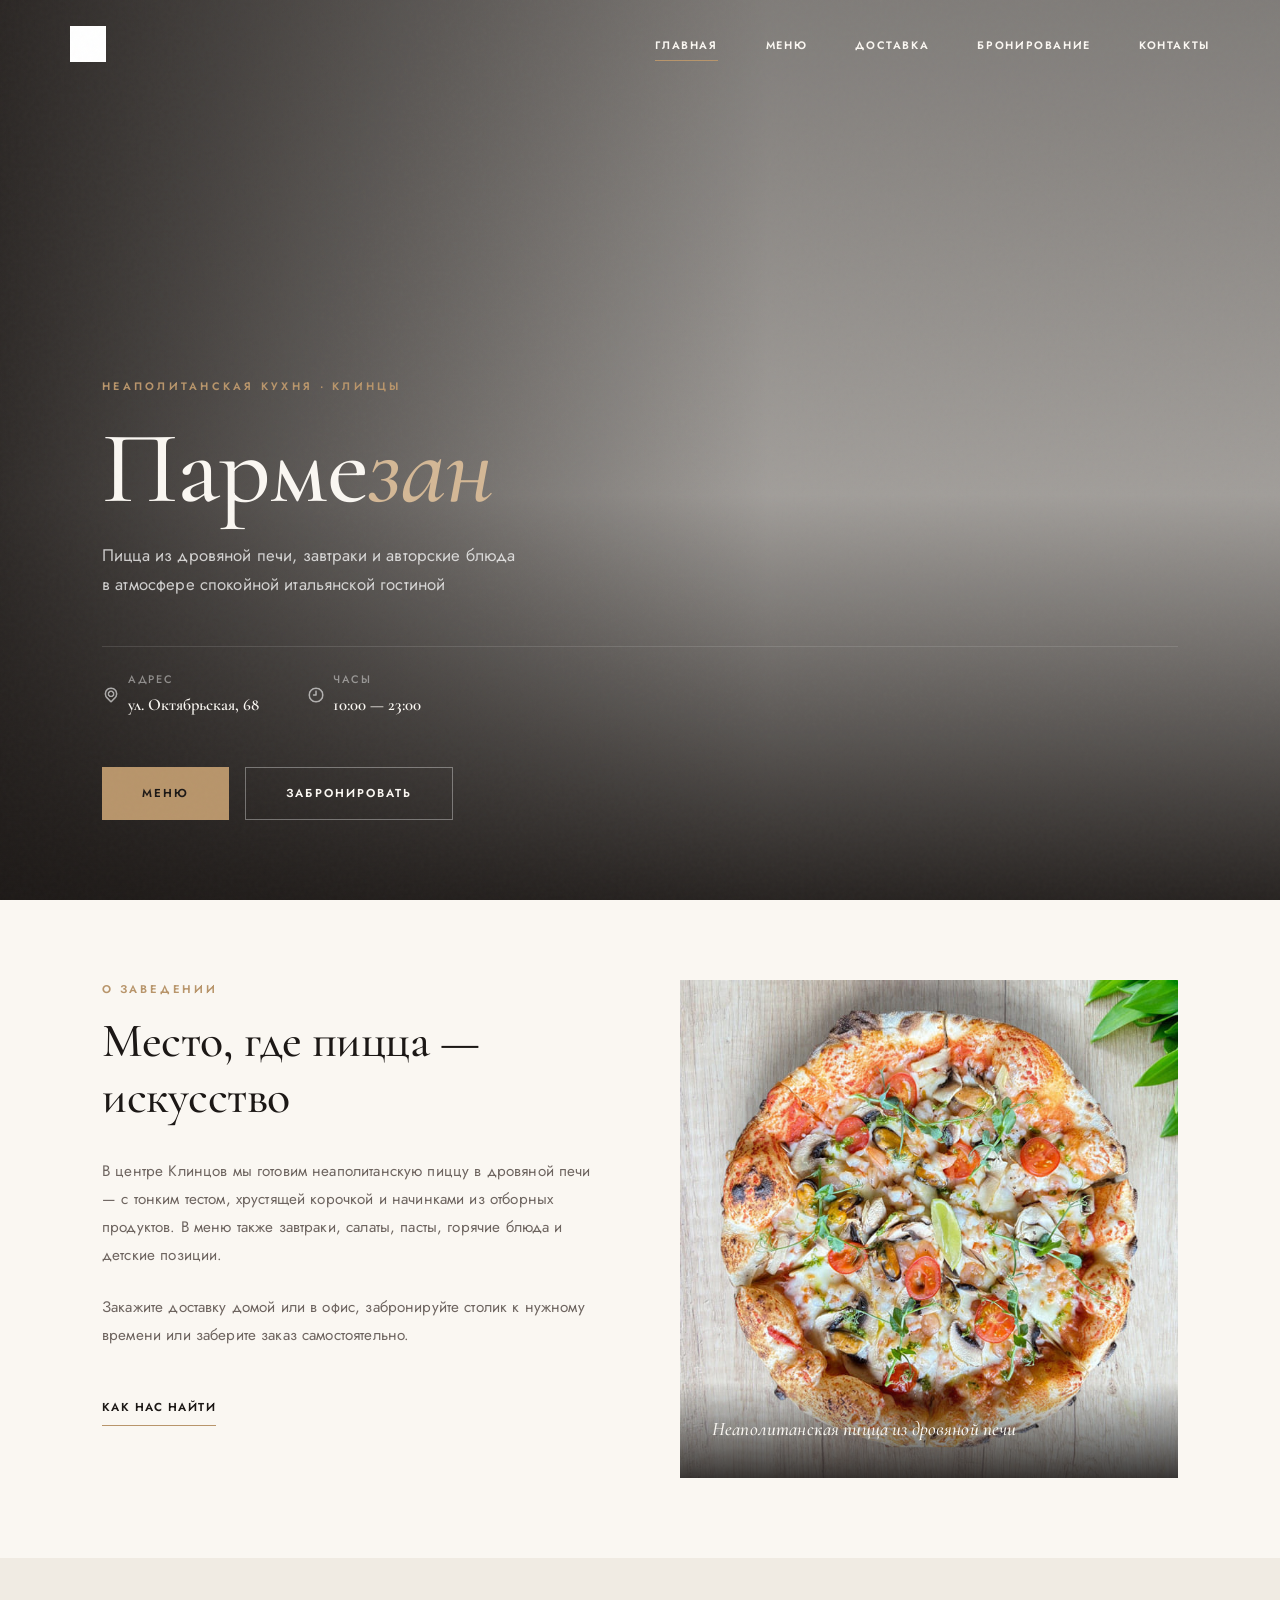
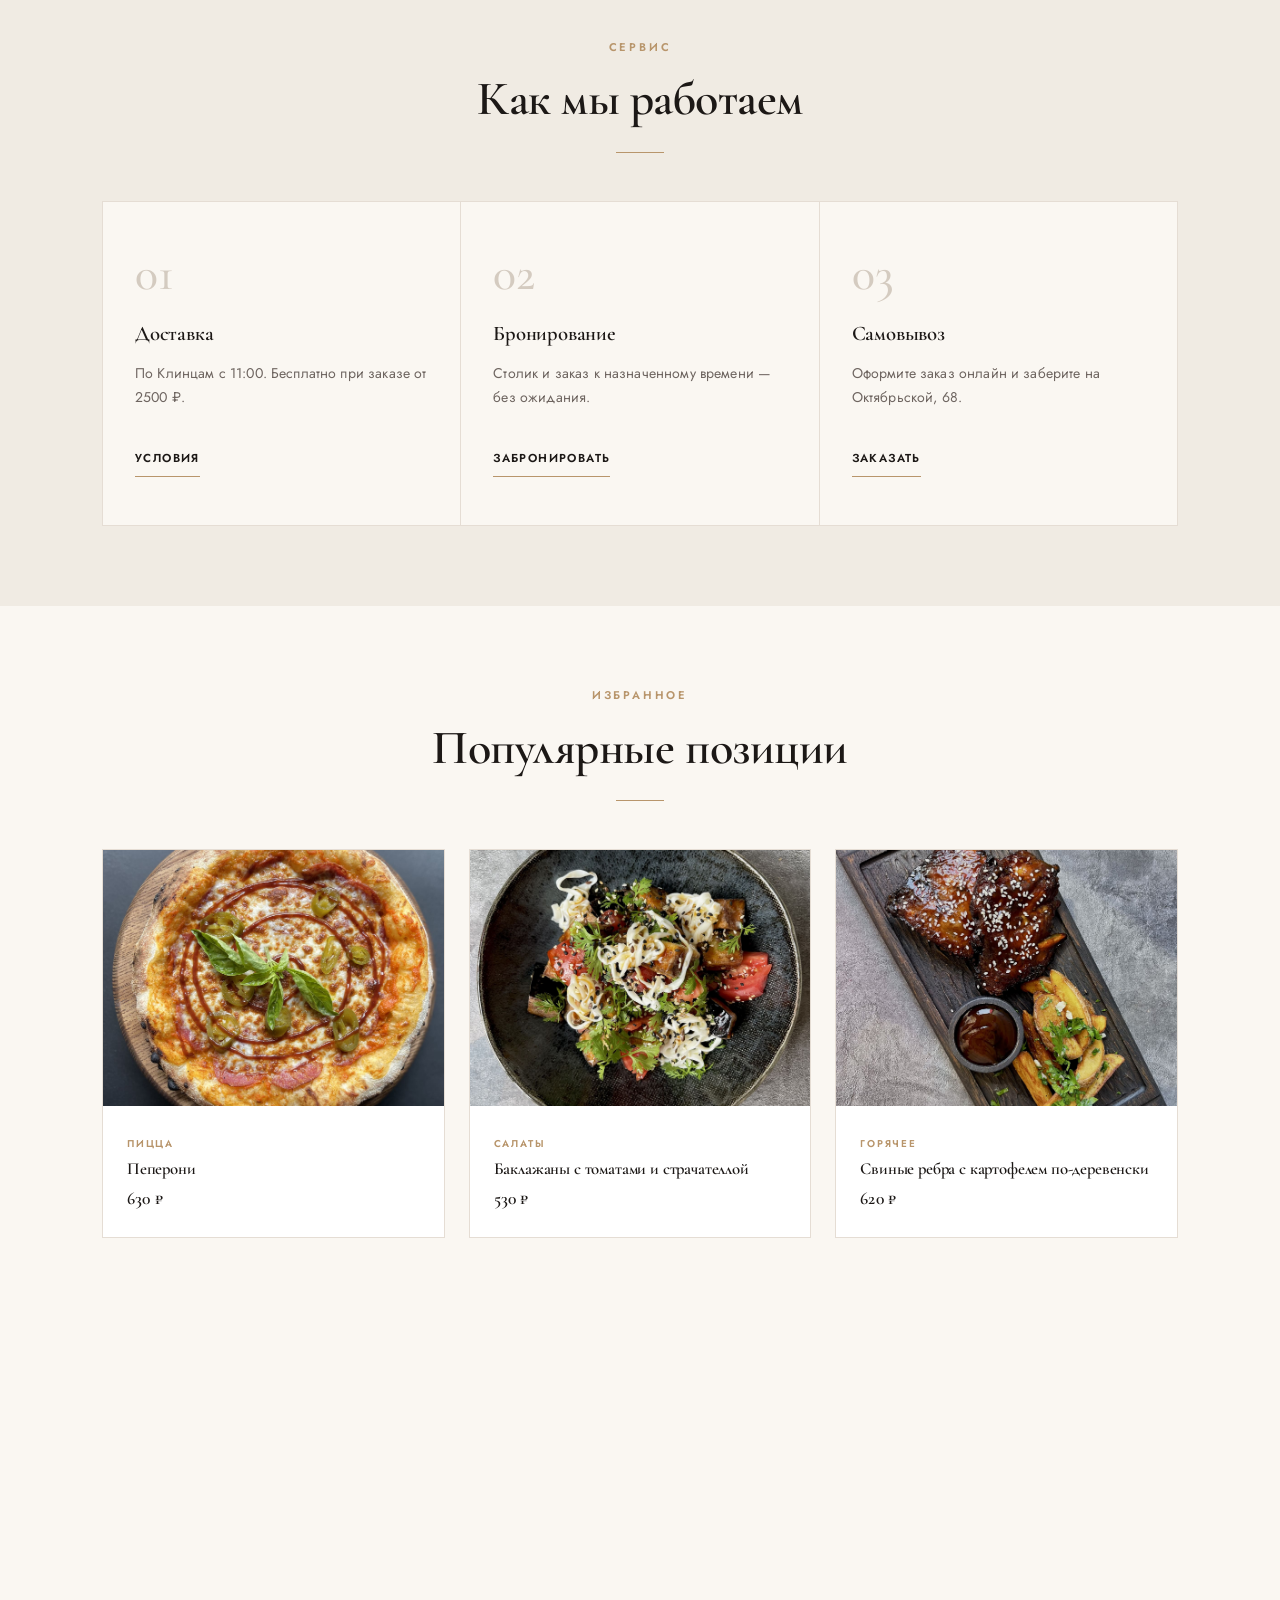
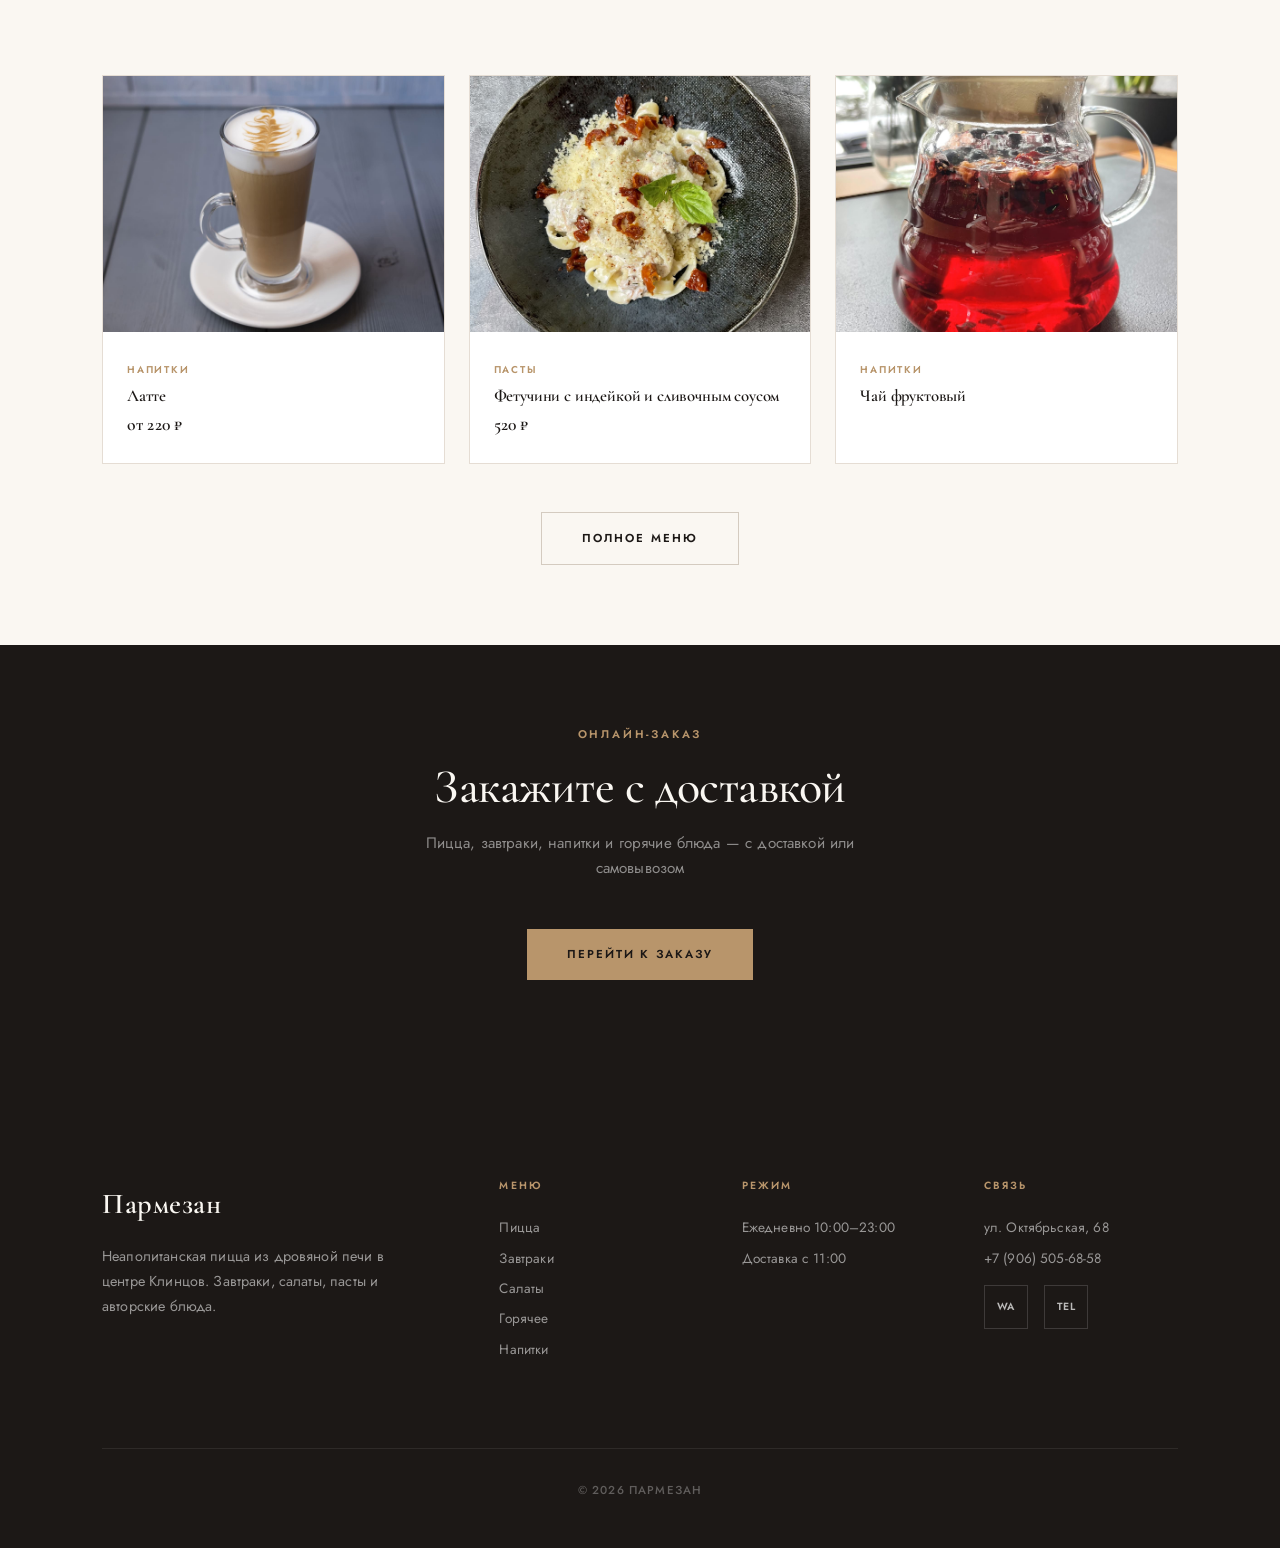
==== index.html @ 07419bc6 "Add Parmesan Klintsy cafe website. Static site with full menu, delivery, booking, and contacts pages" ====
<!DOCTYPE html>
<html lang="ru">
<head>
  <meta charset="UTF-8">
  <meta name="viewport" content="width=device-width, initial-scale=1.0">
  <meta name="description" content="Пармезан — кафе в Клинцах. Неаполитанская пицца из дровяной печи, завтраки, салаты, доставка. ул. Октябрьская, 68.">
  <meta property="og:title" content="Пармезан — Неаполитанская пицца в Клинцах">
  <meta property="og:description" content="Пицца из дровяной печи, завтраки и авторские блюда в центре Клинцов">
  <meta property="og:image" content="images/hero/peperoni-halapeno-med.jpg">
  <link rel="icon" type="image/png" href="images/brand/favicon.png">
  <link rel="apple-touch-icon" href="images/brand/favicon.png">
  <title>Пармезан — Неаполитанская пицца в Клинцах</title>
  <link rel="preconnect" href="https://fonts.googleapis.com">
  <link rel="preconnect" href="https://fonts.gstatic.com" crossorigin>
  <link rel="stylesheet" href="css/main.css?v=3">
  <link rel="stylesheet" href="css/pages/home.css">
</head>
<body>
  <main>
    <section class="hero">
      <div class="hero-bg"></div>
      <div class="hero-content">
        <span class="hero-eyebrow">Неаполитанская кухня · Клинцы</span>
        <h1 class="hero-title">Парме<em>зан</em></h1>
        <p class="hero-subtitle">Пицца из дровяной печи, завтраки и авторские блюда в атмосфере спокойной итальянской гостиной</p>
        <div class="hero-meta">
          <div class="hero-meta-item">
            <img src="images/brand/icon-map.png" alt="" width="18" height="18">
            <div>
              Адрес
              <strong>ул. Октябрьская, 68</strong>
            </div>
          </div>
          <div class="hero-meta-item">
            <img src="images/brand/icon-clock.png" alt="" width="18" height="18">
            <div>
              Часы
              <strong>10:00 — 23:00</strong>
            </div>
          </div>
        </div>
        <div class="hero-actions">
          <a href="menu.html" class="btn btn-gold">Меню</a>
          <a href="booking.html" class="btn btn-secondary">Забронировать</a>
        </div>
      </div>
    </section>

    <section class="section about-section">
      <div class="container">
        <div class="about-grid">
          <div class="about-text fade-up">
            <span class="section-eyebrow">О заведении</span>
            <h2>Место, где пицца — искусство</h2>
            <p>В центре Клинцов мы готовим неаполитанскую пиццу в дровяной печи — с тонким тестом, хрустящей корочкой и начинками из отборных продуктов. В меню также завтраки, салаты, пасты, горячие блюда и детские позиции.</p>
            <p>Закажите доставку домой или в офис, забронируйте столик к нужному времени или заберите заказ самостоятельно.</p>
            <a href="contacts.html" class="btn btn-text" style="margin-top:var(--spacing-md)">Как нас найти</a>
          </div>
          <div class="about-image fade-up">
            <img src="images/products/pitstsa-tom-yam.jpg" alt="Пицца Том-ям из дровяной печи" loading="lazy">
            <p class="about-image-caption">Неаполитанская пицца из дровяной печи</p>
          </div>
        </div>
      </div>
    </section>

    <section class="section services-section">
      <div class="container">
        <div class="section-header fade-up">
          <span class="section-eyebrow">Сервис</span>
          <h2 class="section-title">Как мы работаем</h2>
          <div class="section-divider"></div>
        </div>
        <div class="services-grid">
          <div class="service-card fade-up">
            <div class="service-number">01</div>
            <h3>Доставка</h3>
            <p>По Клинцам с 11:00. Бесплатно при заказе от 2500 ₽.</p>
            <a href="delivery.html" class="btn btn-text">Условия</a>
          </div>
          <div class="service-card fade-up">
            <div class="service-number">02</div>
            <h3>Бронирование</h3>
            <p>Столик и заказ к назначенному времени — без ожидания.</p>
            <a href="booking.html" class="btn btn-text">Забронировать</a>
          </div>
          <div class="service-card fade-up">
            <div class="service-number">03</div>
            <h3>Самовывоз</h3>
            <p>Оформите заказ онлайн и заберите на Октябрьской, 68.</p>
            <a href="https://parmesan-klintsy.ru" class="btn btn-text" target="_blank" rel="noopener">Заказать</a>
          </div>
        </div>
      </div>
    </section>

    <section class="section featured-section">
      <div class="container">
        <div class="section-header fade-up">
          <span class="section-eyebrow">Избранное</span>
          <h2 class="section-title">Популярные позиции</h2>
          <div class="section-divider"></div>
        </div>
        <div class="featured-grid" id="featured-grid">
          <p class="text-center" style="color:var(--color-text-muted);font-weight:400">Загрузка...</p>
        </div>
        <div class="text-center" style="margin-top:var(--spacing-2xl)">
          <a href="menu.html" class="btn btn-outline">Полное меню</a>
        </div>
      </div>
    </section>

    <section class="section cta-section">
      <div class="container">
        <span class="section-eyebrow">Онлайн-заказ</span>
        <h2>Закажите с доставкой</h2>
        <p>Пицца, завтраки, напитки и горячие блюда — с доставкой или самовывозом</p>
        <a href="https://parmesan-klintsy.ru" class="btn btn-gold" target="_blank" rel="noopener">Перейти к заказу</a>
      </div>
    </section>
  </main>

  <script src="js/menu-data.js"></script>
  <script src="js/components.js?v=2"></script>
  <script src="js/home.js"></script>
</body>
</html>
---- css/main.css ----
@import url('https://fonts.googleapis.com/css2?family=Cormorant+Garamond:ital,wght@0,400;0,500;0,600;0,700;1,400;1,500&family=Jost:wght@300;400;500;600&display=swap');

@import 'variables.css';
@import 'reset.css';
@import 'base.css';
@import 'animations.css';
@import 'components.css';
@import 'layout.css';
---- css/pages/home.css ----
.hero {
  min-height: 100vh;
  display: flex;
  align-items: flex-end;
  position: relative;
  overflow: hidden;
}

.hero-bg {
  position: absolute;
  inset: 0;
  background:
    url('../images/hero/peperoni-halapeno-med.jpg') center/cover no-repeat;
  z-index: 0;
}

.hero-bg::after {
  content: '';
  position: absolute;
  inset: 0;
  background:
    linear-gradient(to top, rgba(28, 24, 22, 0.95) 0%, rgba(28, 24, 22, 0.4) 45%, rgba(28, 24, 22, 0.55) 100%),
    linear-gradient(to right, rgba(28, 24, 22, 0.85) 0%, transparent 60%);
}

.hero-visual {
  display: none;
}

.hero-content {
  position: relative;
  z-index: 2;
  width: 100%;
  max-width: var(--max-width);
  margin: 0 auto;
  padding: var(--spacing-4xl) var(--spacing-xl) var(--spacing-3xl);
}

.hero-eyebrow {
  display: block;
  font-size: 0.68rem;
  text-transform: uppercase;
  letter-spacing: 0.3em;
  color: var(--color-gold);
  margin-bottom: var(--spacing-lg);
  font-weight: 600;
}

.hero-title {
  color: var(--color-ivory);
  margin-bottom: var(--spacing-lg);
  font-size: clamp(3.5rem, 8vw, 6.5rem);
  font-weight: 500;
  line-height: 0.95;
  max-width: 10ch;
}

.hero-title em {
  font-style: italic;
  color: var(--color-gold-light);
  font-weight: 500;
}

.hero-subtitle {
  font-size: 1.05rem;
  color: rgba(255,255,255,0.75);
  margin-bottom: var(--spacing-2xl);
  line-height: 1.7;
  max-width: 420px;
  font-weight: 400;
}

.hero-meta {
  display: flex;
  align-items: center;
  gap: var(--spacing-2xl);
  margin-bottom: var(--spacing-2xl);
  padding-top: var(--spacing-lg);
  border-top: 1px solid rgba(255,255,255,0.12);
}

.hero-meta-item {
  display: flex;
  align-items: center;
  gap: var(--spacing-sm);
  font-size: 0.68rem;
  text-transform: uppercase;
  letter-spacing: 0.15em;
  color: rgba(255,255,255,0.45);
  font-weight: 500;
}

.hero-meta-item img {
  width: 18px;
  height: 18px;
  opacity: 0.6;
  filter: brightness(0) invert(1);
}

.hero-meta-item strong {
  display: block;
  font-family: var(--font-heading);
  font-size: 1.05rem;
  color: var(--color-ivory);
  letter-spacing: 0;
  text-transform: none;
  margin-top: 2px;
  font-weight: 600;
}

.hero-actions {
  display: flex;
  gap: var(--spacing-md);
  flex-wrap: wrap;
}

.about-section {
  background: var(--color-ivory);
}

.about-grid {
  display: grid;
  grid-template-columns: 1fr 1fr;
  gap: var(--spacing-3xl);
  align-items: stretch;
}

.about-text h2 {
  margin-bottom: var(--spacing-xl);
  font-weight: 500;
}

.about-text p {
  color: var(--color-text-secondary);
  line-height: 1.85;
  margin-bottom: var(--spacing-lg);
  font-weight: 400;
  font-size: 0.95rem;
}

.about-image {
  position: relative;
  min-height: 420px;
  overflow: hidden;
}

.about-image img {
  width: 100%;
  height: 100%;
  object-fit: cover;
  min-height: 420px;
}

.about-image-caption {
  position: absolute;
  bottom: 0;
  left: 0;
  right: 0;
  padding: var(--spacing-xl);
  background: linear-gradient(to top, rgba(28,24,22,0.85), transparent);
  color: var(--color-ivory);
  font-family: var(--font-heading);
  font-size: 1.2rem;
  font-style: italic;
  font-weight: 500;
}

.services-section {
  background: var(--color-ivory-dark);
}

.services-grid {
  display: grid;
  grid-template-columns: repeat(3, 1fr);
  gap: 1px;
  background: var(--color-border);
  border: 1px solid var(--color-border);
}

.service-card {
  background: var(--color-ivory);
  padding: var(--spacing-2xl) var(--spacing-xl);
  transition: var(--transition);
  position: relative;
}

.service-card:hover {
  background: var(--color-white);
}

.service-number {
  font-family: var(--font-heading);
  font-size: 3rem;
  font-weight: 500;
  color: var(--color-border-dark);
  line-height: 1;
  margin-bottom: var(--spacing-lg);
}

.service-card:hover .service-number {
  color: var(--color-gold);
}

.service-card h3 {
  margin-bottom: var(--spacing-md);
  font-weight: 600;
  font-size: 1.3rem;
}

.service-card p {
  color: var(--color-text-secondary);
  font-size: 0.88rem;
  line-height: 1.7;
  font-weight: 400;
  margin-bottom: var(--spacing-xl);
}

.featured-section {
  background: var(--color-ivory);
}

.featured-grid {
  display: grid;
  grid-template-columns: repeat(3, 1fr);
  gap: var(--spacing-lg);
}

.featured-card {
  background: var(--color-white);
  border: 1px solid var(--color-border);
  overflow: hidden;
  transition: var(--transition);
}

.featured-card:hover {
  box-shadow: var(--shadow-medium);
  transform: translateY(-4px);
}

.featured-card-image {
  aspect-ratio: 4/3;
  overflow: hidden;
  background: var(--color-ivory-dark);
}

.featured-card-image img {
  width: 100%;
  height: 100%;
  object-fit: cover;
  transition: transform 0.6s ease;
}

.featured-card:hover .featured-card-image img {
  transform: scale(1.05);
}

.featured-card-body {
  padding: var(--spacing-lg);
}

.featured-card h3 {
  font-size: 1.05rem;
  font-weight: 600;
  margin: var(--spacing-xs) 0;
  line-height: 1.3;
}

.featured-category {
  font-size: 0.62rem;
  text-transform: uppercase;
  letter-spacing: 0.18em;
  color: var(--color-gold);
  font-weight: 600;
}

.featured-price {
  font-family: var(--font-heading);
  font-size: 1.1rem;
  color: var(--color-espresso);
  font-weight: 600;
}

.cta-section {
  background: var(--color-espresso);
  text-align: center;
  position: relative;
  overflow: hidden;
}

.cta-section::before {
  content: '';
  position: absolute;
  inset: 0;
  background:
    url('../images/brand/hero-pizza.png') center/cover no-repeat;
  opacity: 0.12;
}

.cta-section .container {
  position: relative;
  z-index: 1;
}

.cta-section h2 {
  color: var(--color-ivory);
  font-weight: 500;
  margin-bottom: var(--spacing-md);
}

.cta-section p {
  color: rgba(255,255,255,0.5);
  margin-bottom: var(--spacing-2xl);
  max-width: 480px;
  margin-left: auto;
  margin-right: auto;
  font-weight: 400;
  font-size: 0.95rem;
}

@media (max-width: 900px) {
  .about-grid {
    grid-template-columns: 1fr;
  }

  .featured-grid {
    grid-template-columns: repeat(2, 1fr);
  }

  .services-grid {
    grid-template-columns: 1fr;
  }
}

@media (max-width: 600px) {
  .hero-meta {
    flex-direction: column;
    align-items: flex-start;
    gap: var(--spacing-md);
  }

  .hero-title {
    max-width: none;
  }

  .featured-grid {
    grid-template-columns: 1fr;
  }
}
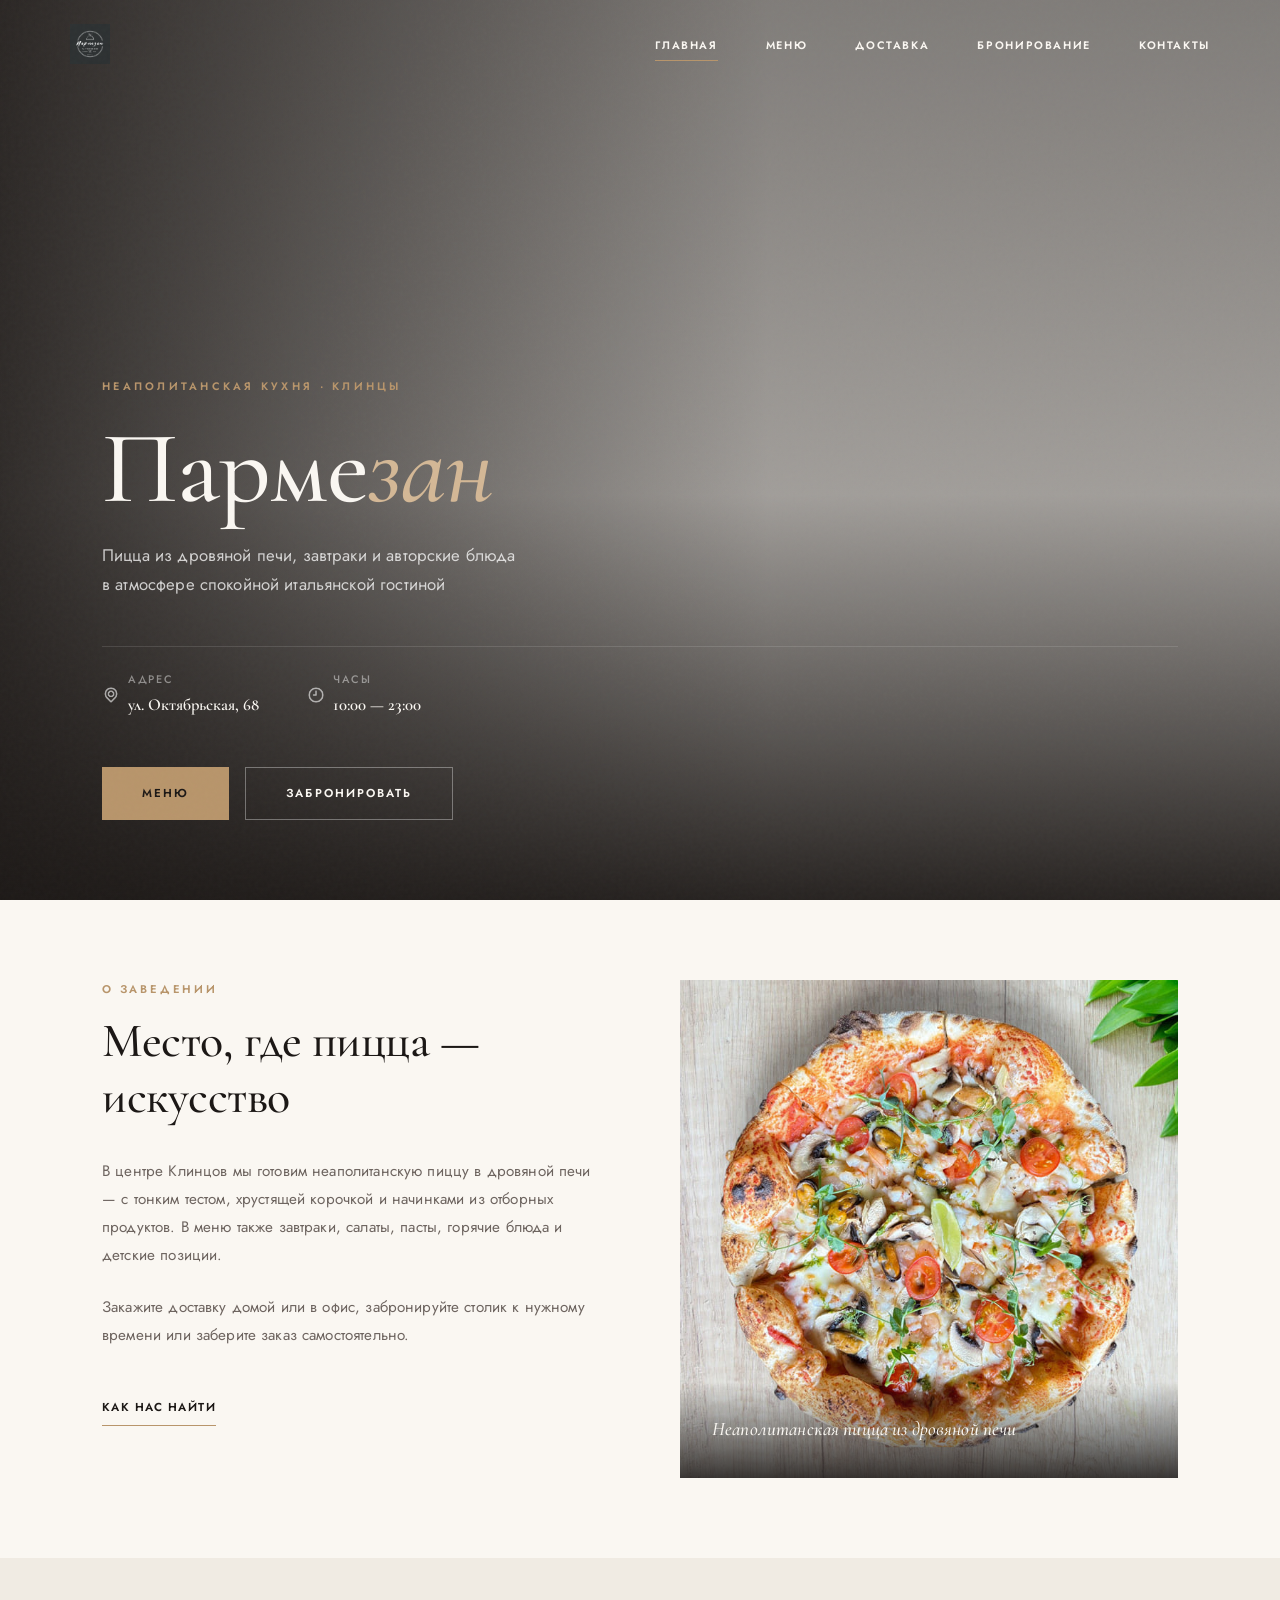
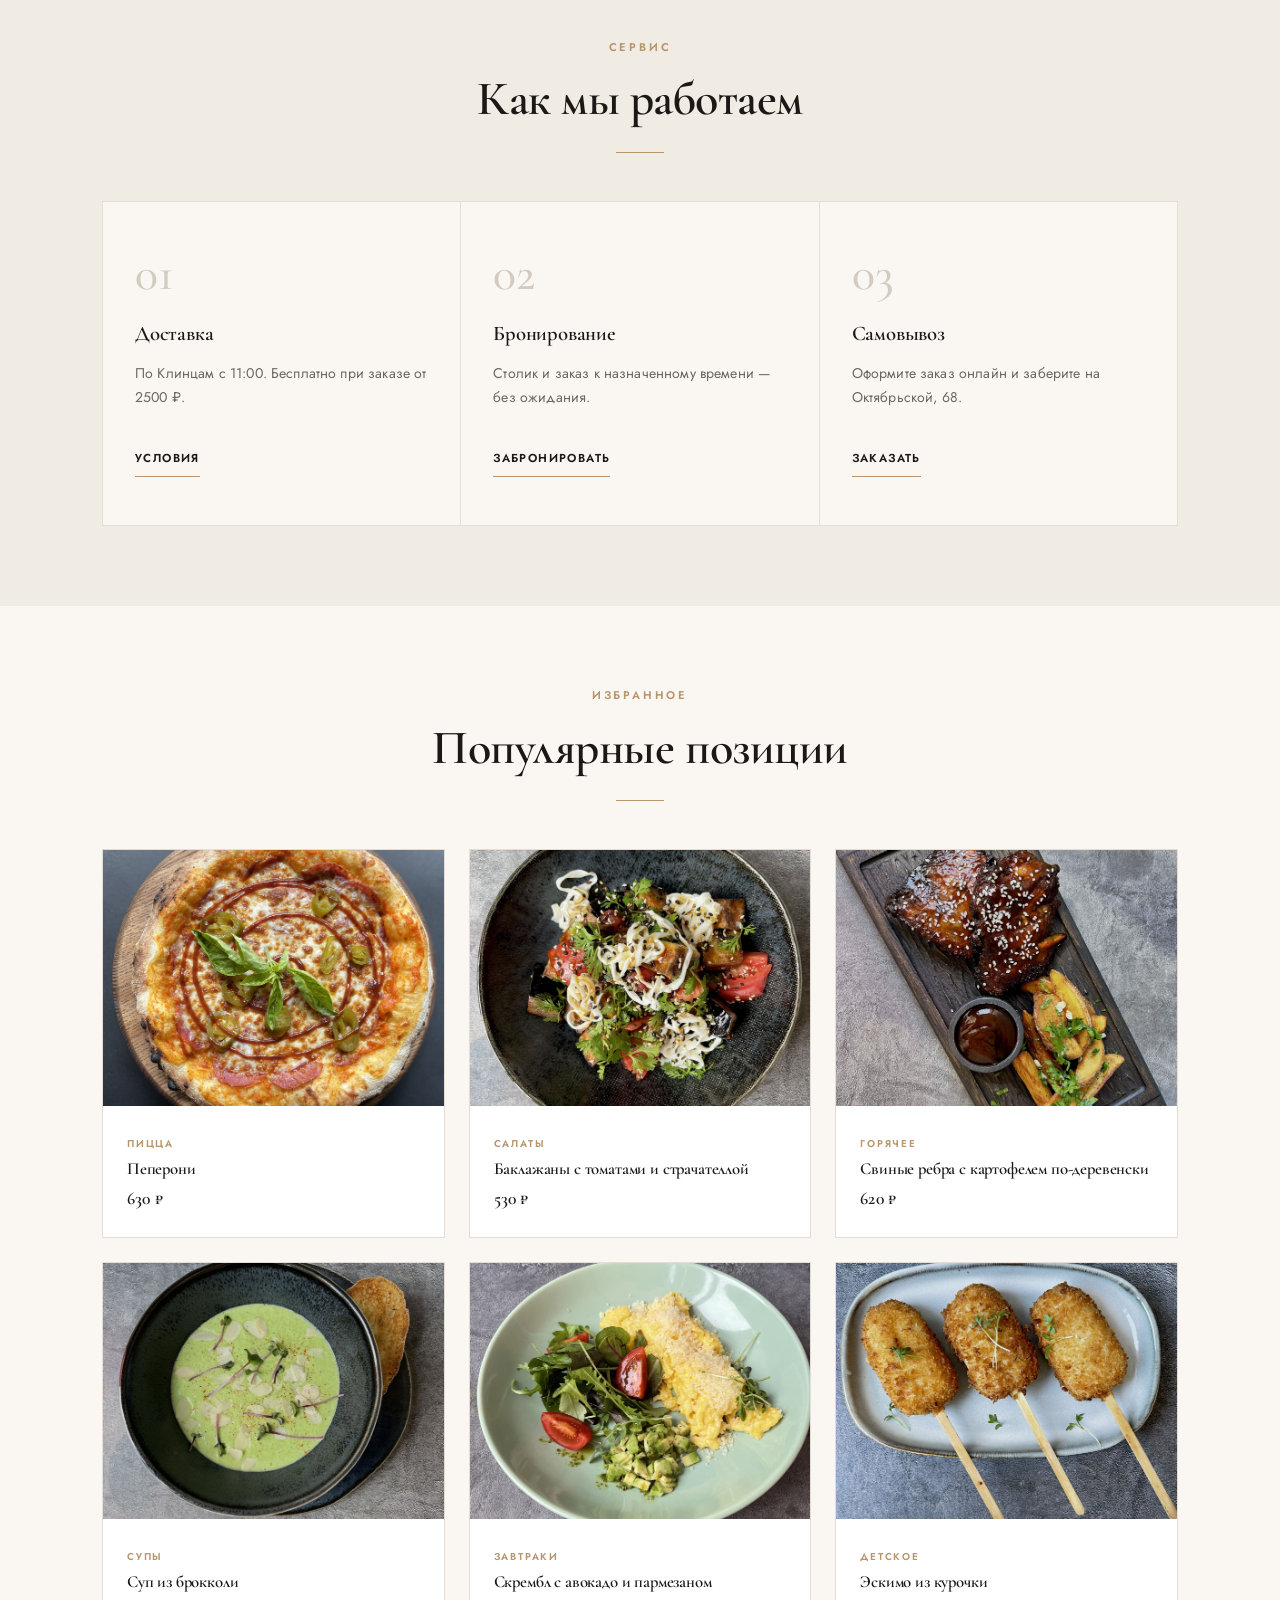
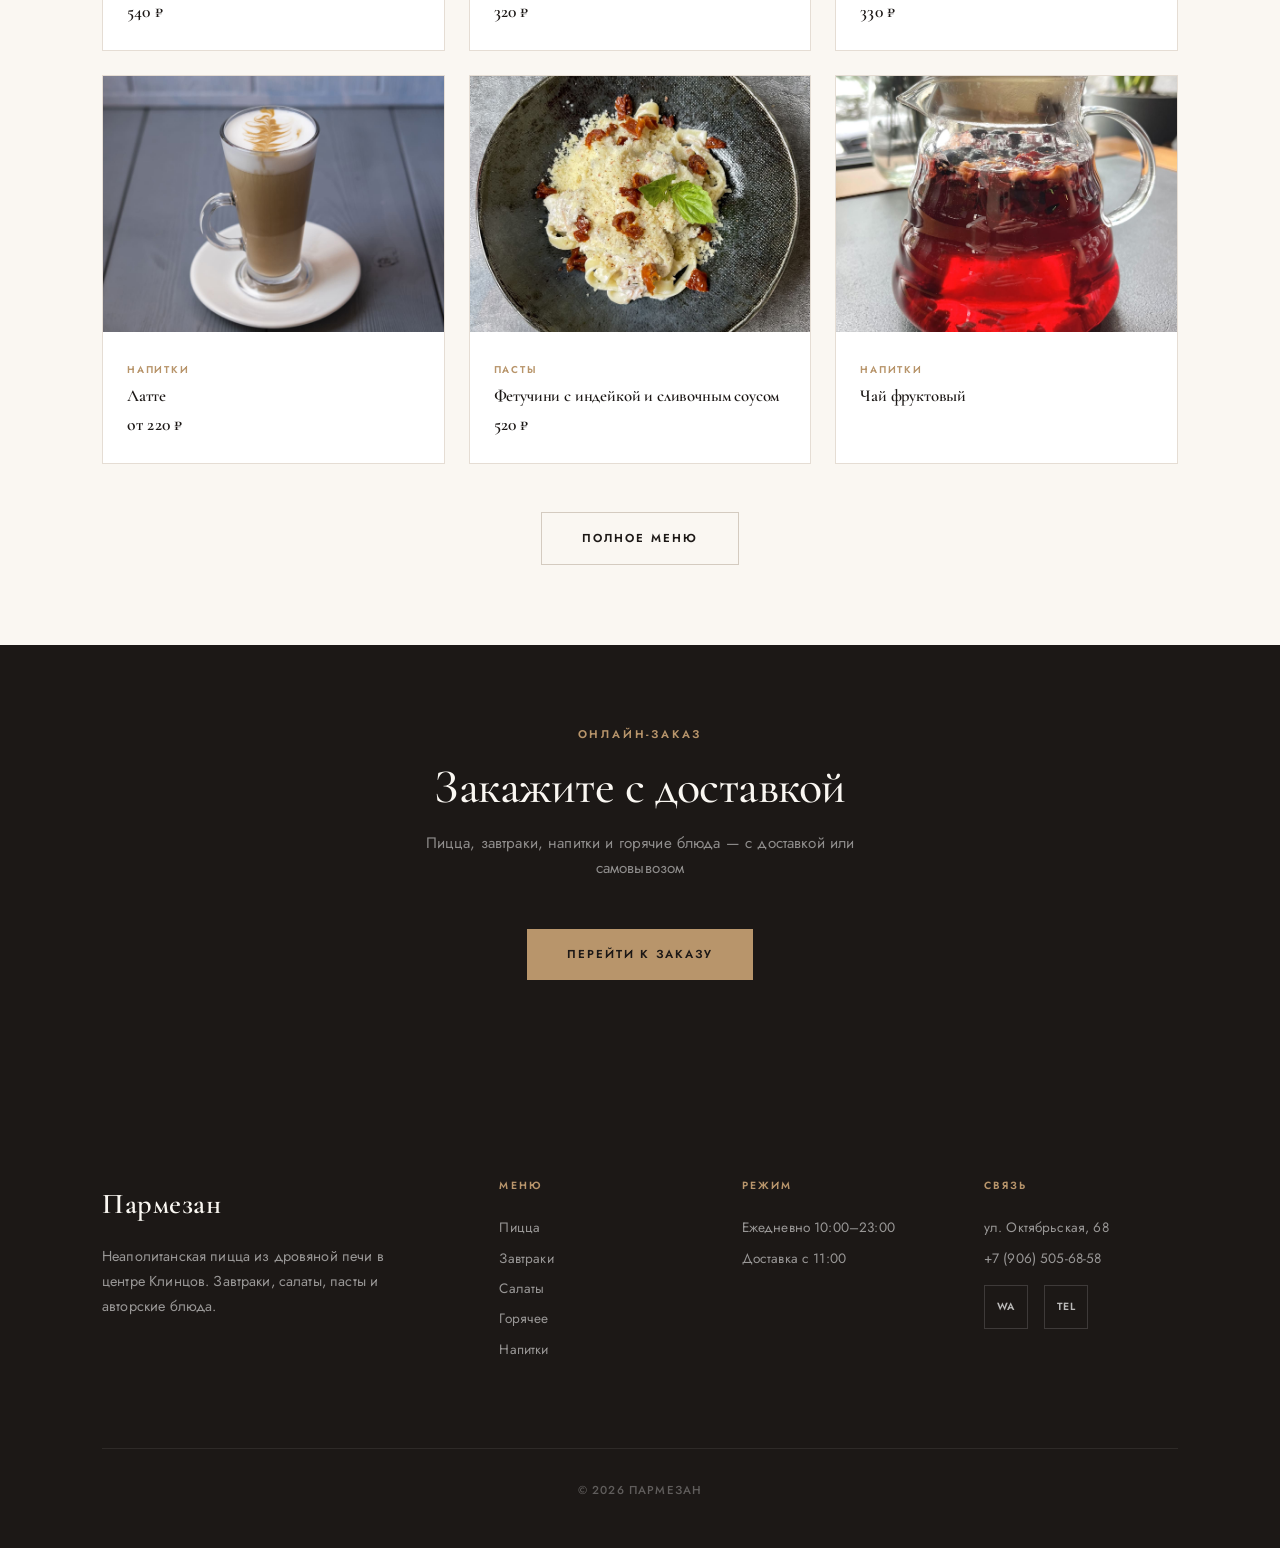
==== commit 5849a07d: "Fix home page logo flash on initial load. Remove invert filter that turned the square logo PNG white" ====
--- a/index.html
+++ b/index.html
@@ -12,7 +12,7 @@
   <title>Пармезан — Неаполитанская пицца в Клинцах</title>
   <link rel="preconnect" href="https://fonts.googleapis.com">
   <link rel="preconnect" href="https://fonts.gstatic.com" crossorigin>
-  <link rel="stylesheet" href="css/main.css?v=3">
+  <link rel="stylesheet" href="css/main.css?v=4">
   <link rel="stylesheet" href="css/pages/home.css">
 </head>
 <body>
@@ -121,7 +121,7 @@
   </main>
 
   <script src="js/menu-data.js"></script>
-  <script src="js/components.js?v=2"></script>
+  <script src="js/components.js?v=3"></script>
   <script src="js/home.js"></script>
 </body>
 </html>
